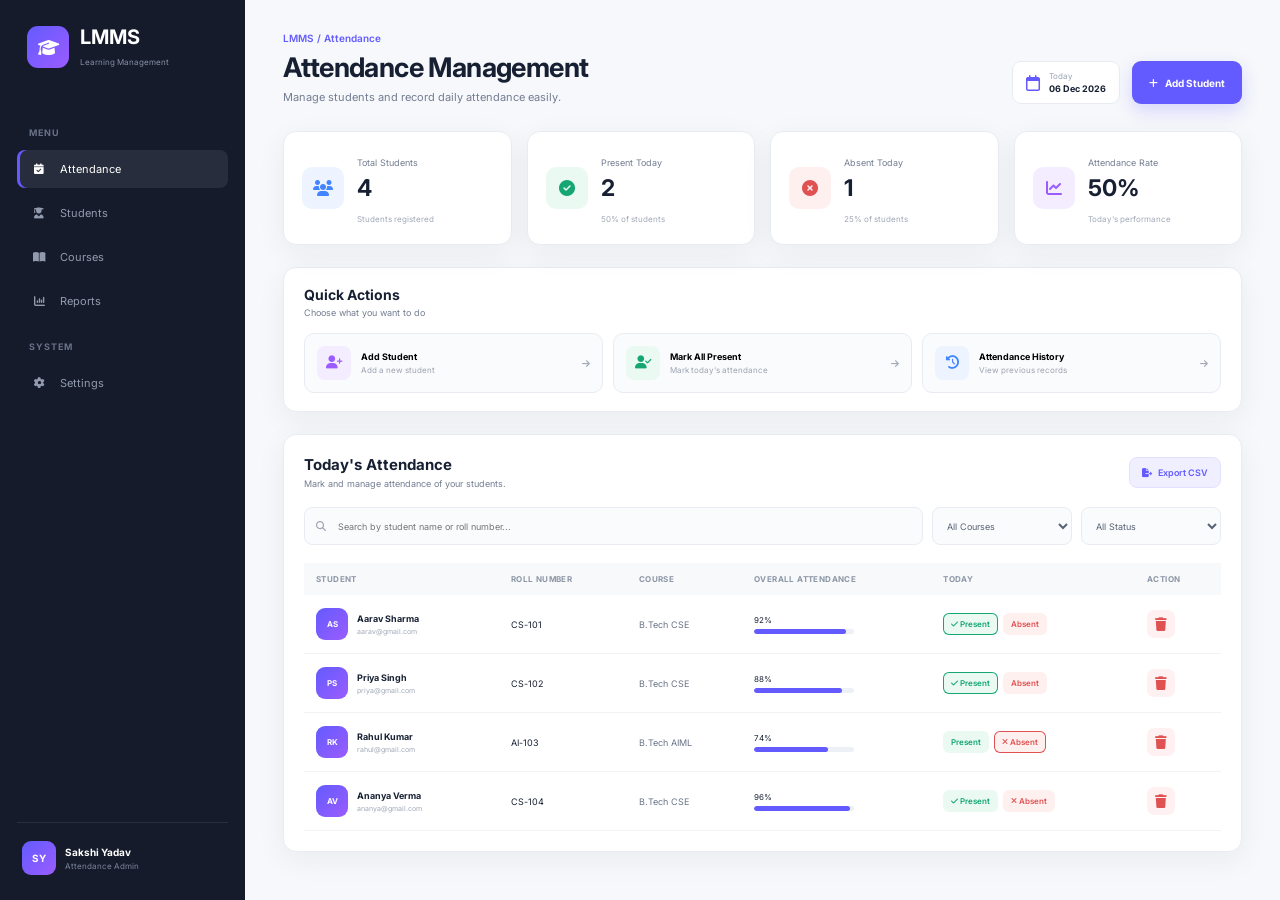
==== index.html @ e64cade5 "Add files via upload" ====
<!DOCTYPE html>
<html lang="en">
<head>
    <meta charset="UTF-8">
    <meta name="viewport" content="width=device-width, initial-scale=1.0">

    <title>LMMS - Attendance Management</title>

    <link rel="preconnect" href="https://fonts.googleapis.com">
    <link rel="preconnect" href="https://fonts.gstatic.com" crossorigin>

    <link href="https://fonts.googleapis.com/css2?family=Inter:wght@400;500;600;700;800&display=swap" rel="stylesheet">

    <link rel="stylesheet"
          href="https://cdnjs.cloudflare.com/ajax/libs/font-awesome/6.5.2/css/all.min.css">

    <link rel="stylesheet" href="style.css">
</head>

<body>

<div class="layout">

    <!-- SIDEBAR -->

    <aside class="sidebar">

        <div class="logo">
            <div class="logo-icon">
                <i class="fa-solid fa-graduation-cap"></i>
            </div>

            <div>
                <h2>LMMS</h2>
                <span>Learning Management</span>
            </div>
        </div>

        <div class="menu-heading">MENU</div>

        <a href="#" class="nav active">
            <i class="fa-solid fa-calendar-check"></i>
            Attendance
        </a>

        <a href="#" class="nav">
            <i class="fa-solid fa-user-graduate"></i>
            Students
        </a>

        <a href="#" class="nav">
            <i class="fa-solid fa-book-open"></i>
            Courses
        </a>

        <a href="#" class="nav">
            <i class="fa-solid fa-chart-column"></i>
            Reports
        </a>

        <div class="menu-heading">SYSTEM</div>

        <a href="#" class="nav">
            <i class="fa-solid fa-gear"></i>
            Settings
        </a>

        <div class="sidebar-bottom">

            <div class="profile">
                <div class="profile-avatar">SY</div>

                <div>
                    <strong>Sakshi Yadav</strong>
                    <span>Attendance Admin</span>
                </div>
            </div>

        </div>

    </aside>


    <!-- MAIN -->

    <main class="main">

        <!-- HEADER -->

        <header class="header">

            <div>
                <p class="breadcrumb">
                    LMMS / Attendance
                </p>

                <h1>Attendance Management</h1>

                <p class="subtitle">
                    Manage students and record daily attendance easily.
                </p>
            </div>

            <div class="header-right">

                <div class="date-display">
                    <i class="fa-regular fa-calendar"></i>

                    <div>
                        <span>Today</span>
                        <strong id="currentDate"></strong>
                    </div>
                </div>

                <button class="add-btn" id="openAddStudent">
                    <i class="fa-solid fa-plus"></i>
                    Add Student
                </button>

            </div>

        </header>


        <!-- SUMMARY -->

        <section class="summary">

            <div class="summary-card">

                <div class="summary-icon blue">
                    <i class="fa-solid fa-users"></i>
                </div>

                <div>
                    <span>Total Students</span>
                    <h2 id="totalStudents">0</h2>
                    <small>Students registered</small>
                </div>

            </div>


            <div class="summary-card">

                <div class="summary-icon green">
                    <i class="fa-solid fa-circle-check"></i>
                </div>

                <div>
                    <span>Present Today</span>
                    <h2 id="presentStudents">0</h2>
                    <small id="presentPercent">0% of students</small>
                </div>

            </div>


            <div class="summary-card">

                <div class="summary-icon red">
                    <i class="fa-solid fa-circle-xmark"></i>
                </div>

                <div>
                    <span>Absent Today</span>
                    <h2 id="absentStudents">0</h2>
                    <small id="absentPercent">0% of students</small>
                </div>

            </div>


            <div class="summary-card">

                <div class="summary-icon purple">
                    <i class="fa-solid fa-chart-line"></i>
                </div>

                <div>
                    <span>Attendance Rate</span>
                    <h2 id="attendanceRate">0%</h2>
                    <small>Today's performance</small>
                </div>

            </div>

        </section>


        <!-- QUICK ACTIONS -->

        <section class="quick-section">

            <div>
                <h2>Quick Actions</h2>
                <p>Choose what you want to do</p>
            </div>

            <div class="quick-actions">

                <button class="quick-card" id="quickAdd">

                    <div class="quick-icon purple">
                        <i class="fa-solid fa-user-plus"></i>
                    </div>

                    <div>
                        <strong>Add Student</strong>
                        <span>Add a new student</span>
                    </div>

                    <i class="fa-solid fa-arrow-right"></i>

                </button>


                <button class="quick-card" id="markAllPresent">

                    <div class="quick-icon green">
                        <i class="fa-solid fa-user-check"></i>
                    </div>

                    <div>
                        <strong>Mark All Present</strong>
                        <span>Mark today's attendance</span>
                    </div>

                    <i class="fa-solid fa-arrow-right"></i>

                </button>


                <button class="quick-card" id="viewHistory">

                    <div class="quick-icon blue">
                        <i class="fa-solid fa-clock-rotate-left"></i>
                    </div>

                    <div>
                        <strong>Attendance History</strong>
                        <span>View previous records</span>
                    </div>

                    <i class="fa-solid fa-arrow-right"></i>

                </button>

            </div>

        </section>


        <!-- STUDENT ATTENDANCE -->

        <section class="attendance-section">

            <div class="section-header">

                <div>
                    <h2>Today's Attendance</h2>
                    <p>Mark and manage attendance of your students.</p>
                </div>

                <button class="export-btn" id="exportBtn">
                    <i class="fa-solid fa-file-export"></i>
                    Export CSV
                </button>

            </div>


            <!-- SEARCH -->

            <div class="tools">

                <div class="search">

                    <i class="fa-solid fa-magnifying-glass"></i>

                    <input
                        type="text"
                        id="search"
                        placeholder="Search by student name or roll number..."
                    >

                </div>

                <select id="courseFilter">

                    <option value="all">All Courses</option>
                    <option value="B.Tech CSE">B.Tech CSE</option>
                    <option value="B.Tech AIML">B.Tech AIML</option>
                    <option value="B.Tech IT">B.Tech IT</option>

                </select>

                <select id="statusFilter">

                    <option value="all">All Status</option>
                    <option value="present">Present</option>
                    <option value="absent">Absent</option>
                    <option value="pending">Not Marked</option>

                </select>

            </div>


            <!-- TABLE -->

            <div class="table-container">

                <table>

                    <thead>

                        <tr>
                            <th>STUDENT</th>
                            <th>ROLL NUMBER</th>
                            <th>COURSE</th>
                            <th>OVERALL ATTENDANCE</th>
                            <th>TODAY</th>
                            <th>ACTION</th>
                        </tr>

                    </thead>

                    <tbody id="studentTable">

                    </tbody>

                </table>


                <div class="empty" id="emptyState">

                    <div>
                        <i class="fa-solid fa-user-group"></i>
                    </div>

                    <h3>No students found</h3>

                    <p>Add a student to start managing attendance.</p>

                    <button id="emptyAdd">
                        <i class="fa-solid fa-plus"></i>
                        Add Student
                    </button>

                </div>

            </div>

        </section>

    </main>

</div>


<!-- ADD STUDENT MODAL -->

<div class="modal" id="studentModal">

    <div class="modal-box">

        <button class="close" id="closeModal">
            <i class="fa-solid fa-xmark"></i>
        </button>

        <div class="modal-header">

            <div class="modal-icon">
                <i class="fa-solid fa-user-plus"></i>
            </div>

            <div>
                <h2>Add New Student</h2>
                <p>Enter student details below.</p>
            </div>

        </div>


        <form id="studentForm">

            <div class="form-row">

                <div class="field">

                    <label>Student Name</label>

                    <input
                        type="text"
                        id="studentName"
                        placeholder="e.g. Rahul Kumar"
                        required
                    >

                </div>


                <div class="field">

                    <label>Roll Number</label>

                    <input
                        type="text"
                        id="rollNumber"
                        placeholder="e.g. CS-109"
                        required
                    >

                </div>

            </div>


            <div class="field">

                <label>Course</label>

                <select id="course" required>

                    <option value="">Select Course</option>
                    <option value="B.Tech CSE">B.Tech CSE</option>
                    <option value="B.Tech AIML">B.Tech AIML</option>
                    <option value="B.Tech IT">B.Tech IT</option>

                </select>

            </div>


            <div class="form-row">

                <div class="field">

                    <label>Email</label>

                    <input
                        type="email"
                        id="email"
                        placeholder="student@email.com"
                        required
                    >

                </div>


                <div class="field">

                    <label>Phone</label>

                    <input
                        type="tel"
                        id="phone"
                        placeholder="9876543210"
                        required
                    >

                </div>

            </div>


            <div class="form-buttons">

                <button type="button" class="cancel" id="cancelBtn">
                    Cancel
                </button>

                <button type="submit" class="save">
                    <i class="fa-solid fa-user-plus"></i>
                    Add Student
                </button>

            </div>

        </form>

    </div>

</div>


<!-- HISTORY MODAL -->

<div class="modal" id="historyModal">

    <div class="modal-box history-box">

        <button class="close" id="closeHistory">
            <i class="fa-solid fa-xmark"></i>
        </button>

        <div class="modal-header">

            <div class="modal-icon blue">
                <i class="fa-solid fa-clock-rotate-left"></i>
            </div>

            <div>
                <h2>Attendance History</h2>
                <p>Previous attendance records.</p>
            </div>

        </div>

        <div class="history-list">

            <div class="history-item">
                <span>28 Sep 2026</span>
                <strong>85% Attendance</strong>
            </div>

            <div class="history-item">
                <span>27 Sep 2026</span>
                <strong>88% Attendance</strong>
            </div>

            <div class="history-item">
                <span>26 Sep 2026</span>
                <strong>82% Attendance</strong>
            </div>

            <div class="history-item">
                <span>25 Sep 2026</span>
                <strong>91% Attendance</strong>
            </div>

        </div>

    </div>

</div>


<!-- TOAST -->

<div class="toast" id="toast">

    <i class="fa-solid fa-circle-check"></i>

    <span>Success</span>

</div>


<script src="script.js"></script>

</body>
</html>
---- style.css ----
* {
    margin: 0;
    padding: 0;
    box-sizing: border-box;
}

:root {
    --primary: #635bff;
    --primary-light: #f0efff;

    --green: #16a673;
    --green-light: #eafaf3;

    --red: #e05252;
    --red-light: #fff0f0;

    --blue: #4385ff;
    --blue-light: #edf4ff;

    --purple: #9b5cff;
    --purple-light: #f4edff;

    --dark: #172033;
    --gray: #737d91;

    --border: #e8ecf2;
    --background: #f6f8fb;

    --shadow: 0 8px 30px rgba(30, 41, 59, 0.06);
}

body {
    font-family: "Inter", sans-serif;
    background: var(--background);
    color: var(--dark);
}

button,
input,
select {
    font-family: inherit;
}

button {
    cursor: pointer;
}

.layout {
    display: flex;
    min-height: 100vh;
}


/* SIDEBAR */

.sidebar {
    width: 245px;
    background: #151b2b;
    color: white;
    padding: 25px 17px;
    position: fixed;
    left: 0;
    top: 0;
    bottom: 0;
    display: flex;
    flex-direction: column;
}

.logo {
    display: flex;
    align-items: center;
    gap: 11px;
    padding: 0 10px;
    margin-bottom: 40px;
}

.logo-icon {
    width: 42px;
    height: 42px;
    border-radius: 11px;
    display: grid;
    place-items: center;
    background: linear-gradient(
        135deg,
        #635bff,
        #9b5cff
    );
    font-size: 17px;
}

.logo h2 {
    font-size: 20px;
}

.logo span {
    color: #8791a6;
    font-size: 8px;
}

.menu-heading {
    color: #687288;
    font-size: 9px;
    font-weight: 700;
    letter-spacing: 1px;
    margin: 18px 12px 9px;
}

.nav {
    text-decoration: none;
    color: #929bad;
    padding: 12px 13px;
    margin: 3px 0;
    border-radius: 8px;
    display: flex;
    align-items: center;
    gap: 12px;
    font-size: 11px;
    transition: .2s;
}

.nav i {
    width: 18px;
    text-align: center;
}

.nav:hover,
.nav.active {
    background: rgba(255,255,255,.08);
    color: white;
}

.nav.active {
    box-shadow: inset 3px 0 var(--primary);
}

.sidebar-bottom {
    margin-top: auto;
}

.profile {
    border-top: 1px solid #272e40;
    padding: 18px 5px 0;
    display: flex;
    align-items: center;
    gap: 9px;
}

.profile-avatar {
    width: 34px;
    height: 34px;
    border-radius: 9px;
    display: grid;
    place-items: center;
    background: linear-gradient(135deg,#635bff,#9b5cff);
    font-size: 10px;
    font-weight: 700;
}

.profile strong {
    display: block;
    font-size: 10px;
}

.profile span {
    display: block;
    color: #7d879b;
    font-size: 8px;
    margin-top: 3px;
}


/* MAIN */

.main {
    margin-left: 245px;
    width: calc(100% - 245px);
    padding: 32px 38px;
}

.header {
    display: flex;
    justify-content: space-between;
    align-items: flex-end;
    margin-bottom: 27px;
}

.breadcrumb {
    color: var(--primary);
    font-size: 10px;
    font-weight: 600;
    margin-bottom: 7px;
}

.header h1 {
    font-size: 27px;
    letter-spacing: -.6px;
}

.subtitle {
    color: var(--gray);
    font-size: 11px;
    margin-top: 6px;
}

.header-right {
    display: flex;
    align-items: center;
    gap: 12px;
}

.date-display {
    height: 43px;
    background: white;
    border: 1px solid var(--border);
    border-radius: 9px;
    padding: 0 13px;
    display: flex;
    align-items: center;
    gap: 9px;
}

.date-display > i {
    color: var(--primary);
}

.date-display span {
    display: block;
    color: #9ba3b2;
    font-size: 8px;
}

.date-display strong {
    display: block;
    font-size: 9px;
    margin-top: 2px;
}

.add-btn {
    height: 43px;
    padding: 0 17px;
    border: 0;
    border-radius: 9px;
    background: var(--primary);
    color: white;
    font-size: 10px;
    font-weight: 700;
    box-shadow: 0 7px 18px rgba(99,91,255,.22);
}

.add-btn i {
    margin-right: 5px;
}


/* SUMMARY */

.summary {
    display: grid;
    grid-template-columns: repeat(4, 1fr);
    gap: 15px;
    margin-bottom: 22px;
}

.summary-card {
    background: white;
    border: 1px solid var(--border);
    border-radius: 13px;
    padding: 18px;
    display: flex;
    gap: 13px;
    align-items: center;
    box-shadow: var(--shadow);
}

.summary-icon {
    width: 42px;
    height: 42px;
    flex-shrink: 0;
    display: grid;
    place-items: center;
    border-radius: 10px;
}

.summary-icon.blue {
    color: var(--blue);
    background: var(--blue-light);
}

.summary-icon.green {
    color: var(--green);
    background: var(--green-light);
}

.summary-icon.red {
    color: var(--red);
    background: var(--red-light);
}

.summary-icon.purple {
    color: var(--purple);
    background: var(--purple-light);
}

.summary-card span {
    color: var(--gray);
    font-size: 9px;
}

.summary-card h2 {
    font-size: 23px;
    margin: 4px 0;
}

.summary-card small {
    color: #a0a8b7;
    font-size: 8px;
}


/* QUICK ACTIONS */

.quick-section {
    background: white;
    border: 1px solid var(--border);
    border-radius: 13px;
    padding: 18px 20px;
    margin-bottom: 22px;
    box-shadow: var(--shadow);
}

.quick-section h2 {
    font-size: 14px;
}

.quick-section > div:first-child p {
    color: var(--gray);
    font-size: 9px;
    margin-top: 4px;
}

.quick-actions {
    display: grid;
    grid-template-columns: repeat(3, 1fr);
    gap: 10px;
    margin-top: 15px;
}

.quick-card {
    border: 1px solid var(--border);
    background: #fafbfc;
    border-radius: 10px;
    padding: 12px;
    display: flex;
    align-items: center;
    gap: 10px;
    text-align: left;
    transition: .2s;
}

.quick-card:hover {
    border-color: #cfcaff;
    background: #faf9ff;
    transform: translateY(-2px);
}

.quick-card > i {
    margin-left: auto;
    color: #a1a8b6;
    font-size: 9px;
}

.quick-icon {
    width: 34px;
    height: 34px;
    border-radius: 8px;
    display: grid;
    place-items: center;
    flex-shrink: 0;
}

.quick-icon.purple {
    color: var(--purple);
    background: var(--purple-light);
}

.quick-icon.green {
    color: var(--green);
    background: var(--green-light);
}

.quick-icon.blue {
    color: var(--blue);
    background: var(--blue-light);
}

.quick-card strong {
    display: block;
    font-size: 9px;
}

.quick-card span {
    display: block;
    color: #9aa2b1;
    font-size: 8px;
    margin-top: 3px;
}


/* ATTENDANCE */

.attendance-section {
    background: white;
    border: 1px solid var(--border);
    border-radius: 13px;
    padding: 20px;
    box-shadow: var(--shadow);
}

.section-header {
    display: flex;
    justify-content: space-between;
    align-items: center;
}

.section-header h2 {
    font-size: 15px;
}

.section-header p {
    color: var(--gray);
    font-size: 9px;
    margin-top: 4px;
}

.export-btn {
    border: 1px solid #e3e0ff;
    color: var(--primary);
    background: var(--primary-light);
    padding: 9px 12px;
    border-radius: 8px;
    font-size: 9px;
    font-weight: 600;
}

.export-btn i {
    margin-right: 4px;
}

.tools {
    display: flex;
    gap: 9px;
    margin: 18px 0;
}

.search {
    flex: 1;
    position: relative;
}

.search i {
    position: absolute;
    left: 12px;
    top: 50%;
    transform: translateY(-50%);
    color: #9da5b4;
    font-size: 10px;
}

.search input,
.tools select {
    width: 100%;
    height: 38px;
    border: 1px solid var(--border);
    background: #fafbfc;
    border-radius: 8px;
    outline: none;
    font-size: 9px;
    color: #596376;
}

.search input {
    padding: 0 12px 0 33px;
}

.tools select {
    width: 140px;
    padding: 0 10px;
}

.search input:focus,
.tools select:focus {
    border-color: var(--primary);
    background: white;
}


/* TABLE */

.table-container {
    overflow-x: auto;
}

table {
    width: 100%;
    min-width: 800px;
    border-collapse: collapse;
}

thead {
    background: #f8f9fb;
}

th {
    text-align: left;
    padding: 11px 12px;
    color: #8d96a6;
    font-size: 8px;
    letter-spacing: .4px;
}

td {
    padding: 13px 12px;
    border-bottom: 1px solid #f0f2f5;
    font-size: 9px;
}

.student {
    display: flex;
    align-items: center;
    gap: 9px;
}

.student-avatar {
    width: 32px;
    height: 32px;
    display: grid;
    place-items: center;
    border-radius: 9px;
    background: linear-gradient(135deg,#635bff,#9b5cff);
    color: white;
    font-size: 8px;
    font-weight: 700;
}

.student strong {
    display: block;
    font-size: 9px;
}

.student span {
    display: block;
    color: #a0a8b7;
    font-size: 7px;
    margin-top: 3px;
}

.course {
    color: #697386;
}

.attendance-number {
    display: flex;
    justify-content: space-between;
    width: 100px;
    margin-bottom: 4px;
    font-size: 8px;
}

.progress {
    width: 100px;
    height: 5px;
    background: #edf0f4;
    border-radius: 10px;
    overflow: hidden;
}

.progress span {
    display: block;
    height: 100%;
    border-radius: 10px;
    background: var(--primary);
}

.status-buttons {
    display: flex;
    gap: 5px;
}

.status-btn {
    border: 0;
    padding: 6px 8px;
    border-radius: 6px;
    font-size: 8px;
    font-weight: 600;
}

.present {
    background: var(--green-light);
    color: var(--green);
}

.absent {
    background: var(--red-light);
    color: var(--red);
}

.status-btn.active {
    box-shadow: inset 0 0 0 1px currentColor;
}

.delete-btn {
    width: 28px;
    height: 28px;
    border: 0;
    border-radius: 7px;
    background: #fff1f1;
    color: var(--red);
}

.delete-btn:hover {
    background: var(--red);
    color: white;
}


/* EMPTY */

.empty {
    display: none;
    text-align: center;
    padding: 55px 20px;
}

.empty.show {
    display: block;
}

.empty > div {
    width: 55px;
    height: 55px;
    border-radius: 50%;
    margin: auto;
    display: grid;
    place-items: center;
    background: var(--primary-light);
    color: var(--primary);
}

.empty h3 {
    font-size: 13px;
    margin-top: 12px;
}

.empty p {
    color: var(--gray);
    font-size: 9px;
    margin: 5px 0 13px;
}

.empty button {
    border: 0;
    background: var(--primary);
    color: white;
    padding: 9px 14px;
    border-radius: 7px;
    font-size: 9px;
}


/* MODAL */

.modal {
    position: fixed;
    inset: 0;
    background: rgba(17,24,39,.55);
    backdrop-filter: blur(4px);
    display: none;
    place-items: center;
    z-index: 1000;
    padding: 20px;
}

.modal.show {
    display: grid;
}

.modal-box {
    width: 500px;
    max-width: 100%;
    background: white;
    border-radius: 15px;
    padding: 25px;
    position: relative;
    box-shadow: 0 20px 60px rgba(0,0,0,.18);
    animation: modal .2s ease;
}

@keyframes modal {

    from {
        opacity: 0;
        transform: translateY(10px) scale(.98);
    }

    to {
        opacity: 1;
        transform: translateY(0) scale(1);
    }
}

.close {
    position: absolute;
    right: 17px;
    top: 17px;
    width: 30px;
    height: 30px;
    border: 0;
    border-radius: 7px;
    background: #f3f4f7;
    color: #687386;
}

.modal-header {
    display: flex;
    align-items: center;
    gap: 12px;
    margin-bottom: 22px;
}

.modal-icon {
    width: 43px;
    height: 43px;
    display: grid;
    place-items: center;
    border-radius: 10px;
    background: var(--primary-light);
    color: var(--primary);
}

.modal-header h2 {
    font-size: 17px;
}

.modal-header p {
    color: var(--gray);
    font-size: 9px;
    margin-top: 4px;
}

.form-row {
    display: grid;
    grid-template-columns: 1fr 1fr;
    gap: 12px;
}

.field {
    margin-bottom: 14px;
}

.field label {
    display: block;
    font-size: 9px;
    font-weight: 600;
    color: #4e586b;
    margin-bottom: 6px;
}

.field input,
.field select {
    width: 100%;
    height: 39px;
    border: 1px solid var(--border);
    border-radius: 8px;
    padding: 0 11px;
    outline: none;
    font-size: 9px;
    color: #4c5668;
}

.field input:focus,
.field select:focus {
    border-color: var(--primary);
}

.form-buttons {
    display: flex;
    justify-content: flex-end;
    gap: 8px;
    margin-top: 10px;
}

.form-buttons button {
    height: 38px;
    padding: 0 15px;
    border-radius: 8px;
    font-size: 9px;
    font-weight: 600;
}

.cancel {
    border: 1px solid var(--border);
    background: white;
    color: #697386;
}

.save {
    border: 0;
    background: var(--primary);
    color: white;
}

.history-list {
    display: flex;
    flex-direction: column;
    gap: 8px;
}

.history-item {
    display: flex;
    justify-content: space-between;
    align-items: center;
    padding: 13px;
    background: #f8f9fb;
    border-radius: 8px;
    font-size: 9px;
}

.history-item span {
    color: var(--gray);
}

.history-item strong {
    color: var(--green);
}


/* TOAST */

.toast {
    position: fixed;
    right: 25px;
    bottom: 25px;
    background: #172033;
    color: white;
    padding: 12px 17px;
    border-radius: 9px;
    font-size: 9px;
    display: flex;
    align-items: center;
    gap: 8px;
    transform: translateY(80px);
    opacity: 0;
    transition: .3s;
    z-index: 2000;
}

.toast.show {
    transform: translateY(0);
    opacity: 1;
}

.toast i {
    color: #22c78a;
}


/* RESPONSIVE */

@media(max-width: 1100px) {

    .summary {
        grid-template-columns: repeat(2, 1fr);
    }

    .quick-actions {
        grid-template-columns: 1fr;
    }
}

@media(max-width: 800px) {

    .sidebar {
        display: none;
    }

    .main {
        margin-left: 0;
        width: 100%;
        padding: 20px;
    }

    .header {
        flex-direction: column;
        align-items: flex-start;
        gap: 15px;
    }

    .header-right {
        width: 100%;
    }

    .date-display,
    .add-btn {
        flex: 1;
    }
}

@media(max-width: 550px) {

    .main {
        padding: 13px;
    }

    .summary {
        grid-template-columns: 1fr;
    }

    .tools {
        flex-direction: column;
    }

    .tools select {
        width: 100%;
    }

    .form-row {
        grid-template-columns: 1fr;
        gap: 0;
    }

    .section-header {
        align-items: flex-start;
        gap: 10px;
    }

    .header-right {
        flex-direction: column;
    }

    .date-display,
    .add-btn {
        width: 100%;
    }
}
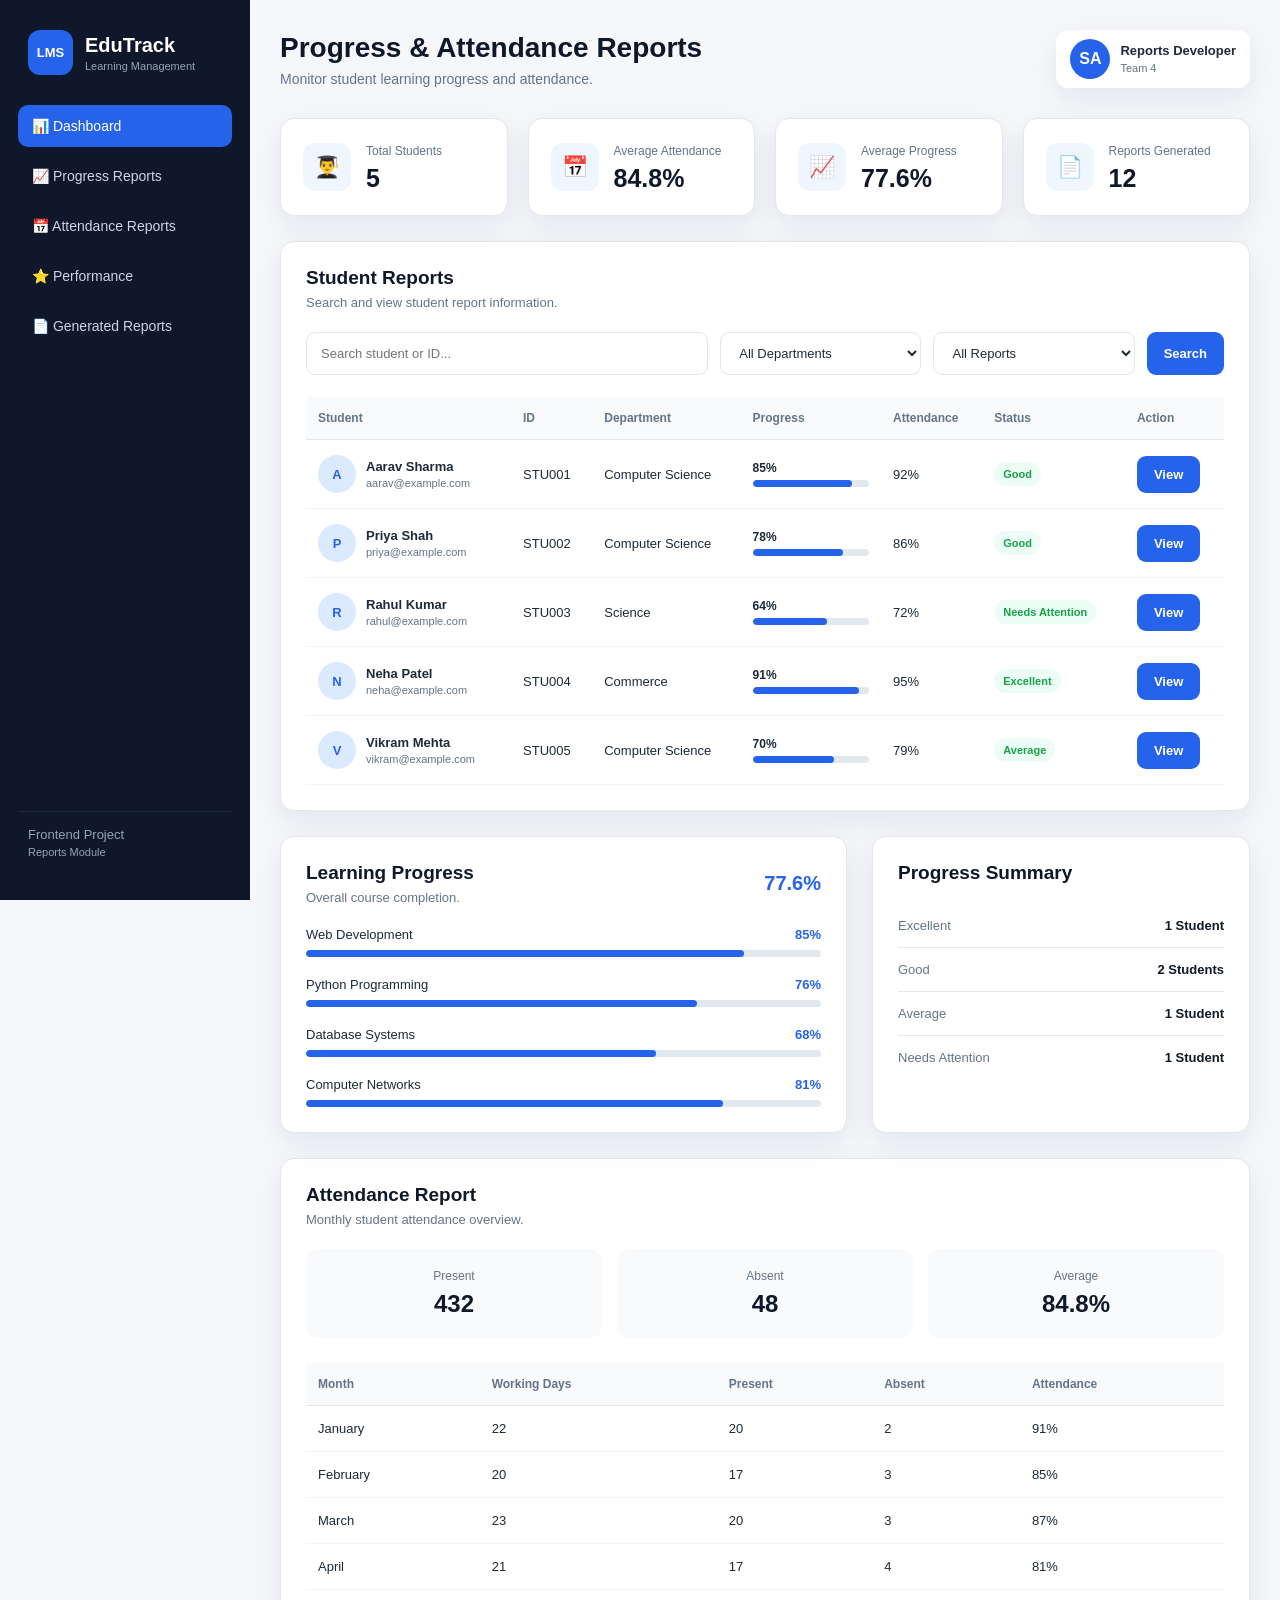
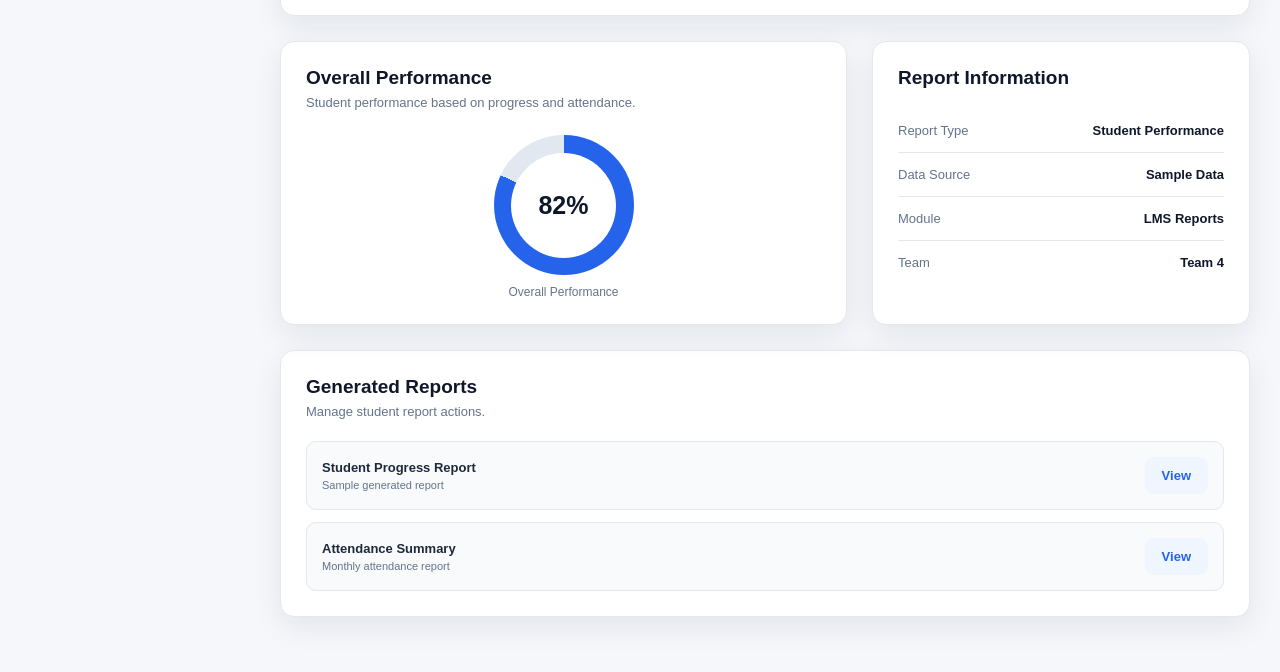
==== commit f1226c72: "Add files via upload" ====
--- a/index.html
+++ b/index.html
@@ -1,554 +1,770 @@
 <!DOCTYPE html>
 <html lang="en">
+
 <head>
     <meta charset="UTF-8">
-    <meta name="viewport" content="width=device-width, initial-scale=1.0">
-
-    <title>LMMS - Attendance Management</title>
-
-    <link rel="preconnect" href="https://fonts.googleapis.com">
-    <link rel="preconnect" href="https://fonts.gstatic.com" crossorigin>
-
-    <link href="https://fonts.googleapis.com/css2?family=Inter:wght@400;500;600;700;800&display=swap" rel="stylesheet">
-
-    <link rel="stylesheet"
-          href="https://cdnjs.cloudflare.com/ajax/libs/font-awesome/6.5.2/css/all.min.css">
-
-    <link rel="stylesheet" href="style.css">
+
+    <meta
+        name="viewport"
+        content="width=device-width, initial-scale=1.0"
+    >
+
+    <title>Progress & Attendance Reports</title>
+
+    <link
+        rel="stylesheet"
+        href="style.css"
+    >
 </head>
 
 <body>
 
-<div class="layout">
-
-    <!-- SIDEBAR -->
+    <!-- =========================
+         SIDEBAR
+    ========================== -->
 
     <aside class="sidebar">
 
         <div class="logo">
-            <div class="logo-icon">
-                <i class="fa-solid fa-graduation-cap"></i>
-            </div>
+            <div class="logo-icon">LMS</div>
 
             <div>
-                <h2>LMMS</h2>
+                <h2>EduTrack</h2>
                 <span>Learning Management</span>
             </div>
         </div>
 
-        <div class="menu-heading">MENU</div>
-
-        <a href="#" class="nav active">
-            <i class="fa-solid fa-calendar-check"></i>
-            Attendance
-        </a>
-
-        <a href="#" class="nav">
-            <i class="fa-solid fa-user-graduate"></i>
-            Students
-        </a>
-
-        <a href="#" class="nav">
-            <i class="fa-solid fa-book-open"></i>
-            Courses
-        </a>
-
-        <a href="#" class="nav">
-            <i class="fa-solid fa-chart-column"></i>
-            Reports
-        </a>
-
-        <div class="menu-heading">SYSTEM</div>
-
-        <a href="#" class="nav">
-            <i class="fa-solid fa-gear"></i>
-            Settings
-        </a>
-
-        <div class="sidebar-bottom">
+
+        <nav class="sidebar-nav">
+
+            <a href="#" class="nav-link active">
+                📊 Dashboard
+            </a>
+
+            <a href="#progress" class="nav-link">
+                📈 Progress Reports
+            </a>
+
+            <a href="#attendance" class="nav-link">
+                📅 Attendance Reports
+            </a>
+
+            <a href="#performance" class="nav-link">
+                ⭐ Performance
+            </a>
+
+            <a href="#reports" class="nav-link">
+                📄 Generated Reports
+            </a>
+
+        </nav>
+
+
+        <div class="sidebar-footer">
+            <p>Frontend Project</p>
+            <small>Reports Module</small>
+        </div>
+
+    </aside>
+
+
+    <!-- =========================
+         MAIN CONTENT
+    ========================== -->
+
+    <main class="main-content">
+
+        <!-- HEADER -->
+
+        <header class="top-header">
+
+            <div>
+                <h1>Progress & Attendance Reports</h1>
+
+                <p>
+                    Monitor student learning progress and attendance.
+                </p>
+            </div>
 
             <div class="profile">
-                <div class="profile-avatar">SY</div>
-
-                <div>
-                    <strong>Sakshi Yadav</strong>
-                    <span>Attendance Admin</span>
-                </div>
+                <div class="profile-avatar">
+                    SA
+                </div>
+
+                <div>
+                    <strong>Reports Developer</strong>
+                    <small>Team 4</small>
+                </div>
+            </div>
+
+        </header>
+
+
+        <!-- =========================
+             SUMMARY CARDS
+        ========================== -->
+
+        <section class="summary-grid">
+
+            <div class="summary-card">
+
+                <div class="card-icon">
+                    👨‍🎓
+                </div>
+
+                <div>
+                    <span>Total Students</span>
+                    <h2 id="totalStudents">5</h2>
+                </div>
+
+            </div>
+
+
+            <div class="summary-card">
+
+                <div class="card-icon">
+                    📅
+                </div>
+
+                <div>
+                    <span>Average Attendance</span>
+                    <h2 id="averageAttendance">84.8%</h2>
+                </div>
+
+            </div>
+
+
+            <div class="summary-card">
+
+                <div class="card-icon">
+                    📈
+                </div>
+
+                <div>
+                    <span>Average Progress</span>
+                    <h2 id="averageProgress">77.6%</h2>
+                </div>
+
+            </div>
+
+
+            <div class="summary-card">
+
+                <div class="card-icon">
+                    📄
+                </div>
+
+                <div>
+                    <span>Reports Generated</span>
+                    <h2 id="reportsGenerated">12</h2>
+                </div>
+
+            </div>
+
+        </section>
+
+
+        <!-- =========================
+             STUDENT REPORTS
+        ========================== -->
+
+        <section class="report-panel">
+
+            <div class="section-header">
+
+                <div>
+                    <h2>Student Reports</h2>
+
+                    <p>
+                        Search and view student report information.
+                    </p>
+                </div>
+
+            </div>
+
+
+            <!-- FILTERS -->
+
+            <div class="filters">
+
+                <input
+                    type="text"
+                    id="studentSearch"
+                    placeholder="Search student or ID..."
+                >
+
+
+                <select id="departmentFilter">
+
+                    <option value="all">
+                        All Departments
+                    </option>
+
+                    <option value="computer-science">
+                        Computer Science
+                    </option>
+
+                    <option value="science">
+                        Science
+                    </option>
+
+                    <option value="commerce">
+                        Commerce
+                    </option>
+
+                </select>
+
+
+                <select id="reportType">
+
+                    <option value="all">
+                        All Reports
+                    </option>
+
+                    <option value="progress">
+                        Progress Report
+                    </option>
+
+                    <option value="attendance">
+                        Attendance Report
+                    </option>
+
+                    <option value="performance">
+                        Performance Report
+                    </option>
+
+                </select>
+
+
+                <button
+                    id="searchBtn"
+                    class="primary-btn"
+                >
+                    Search
+                </button>
+
+            </div>
+
+
+            <!-- TABLE -->
+
+            <div class="table-wrapper">
+
+                <table>
+
+                    <thead>
+
+                        <tr>
+
+                            <th>Student</th>
+
+                            <th>ID</th>
+
+                            <th>Department</th>
+
+                            <th>Progress</th>
+
+                            <th>Attendance</th>
+
+                            <th>Status</th>
+
+                            <th>Action</th>
+
+                        </tr>
+
+                    </thead>
+
+
+                    <tbody id="studentTableBody">
+
+                        <!-- JavaScript will add students here -->
+
+                    </tbody>
+
+                </table>
+
+            </div>
+
+        </section>
+
+
+        <!-- =========================
+             PROGRESS REPORT
+        ========================== -->
+
+        <section
+            class="report-grid"
+            id="progress"
+        >
+
+            <div class="report-card">
+
+                <div class="section-header">
+
+                    <div>
+                        <h2>Learning Progress</h2>
+
+                        <p>
+                            Overall course completion.
+                        </p>
+                    </div>
+
+                    <span class="percentage">
+                        77.6%
+                    </span>
+
+                </div>
+
+
+                <div class="progress-item">
+
+                    <div class="progress-label">
+                        <span>Web Development</span>
+                        <strong>85%</strong>
+                    </div>
+
+                    <div class="progress-track">
+                        <div
+                            class="progress-fill"
+                            style="width:85%"
+                        ></div>
+                    </div>
+
+                </div>
+
+
+                <div class="progress-item">
+
+                    <div class="progress-label">
+                        <span>Python Programming</span>
+                        <strong>76%</strong>
+                    </div>
+
+                    <div class="progress-track">
+                        <div
+                            class="progress-fill"
+                            style="width:76%"
+                        ></div>
+                    </div>
+
+                </div>
+
+
+                <div class="progress-item">
+
+                    <div class="progress-label">
+                        <span>Database Systems</span>
+                        <strong>68%</strong>
+                    </div>
+
+                    <div class="progress-track">
+                        <div
+                            class="progress-fill"
+                            style="width:68%"
+                        ></div>
+                    </div>
+
+                </div>
+
+
+                <div class="progress-item">
+
+                    <div class="progress-label">
+                        <span>Computer Networks</span>
+                        <strong>81%</strong>
+                    </div>
+
+                    <div class="progress-track">
+                        <div
+                            class="progress-fill"
+                            style="width:81%"
+                        ></div>
+                    </div>
+
+                </div>
+
+            </div>
+
+
+            <!-- QUICK SUMMARY -->
+
+            <div class="report-card">
+
+                <h2>Progress Summary</h2>
+
+                <div class="stat-list">
+
+                    <div class="stat-row">
+                        <span>Excellent</span>
+                        <strong>1 Student</strong>
+                    </div>
+
+                    <div class="stat-row">
+                        <span>Good</span>
+                        <strong>2 Students</strong>
+                    </div>
+
+                    <div class="stat-row">
+                        <span>Average</span>
+                        <strong>1 Student</strong>
+                    </div>
+
+                    <div class="stat-row">
+                        <span>Needs Attention</span>
+                        <strong>1 Student</strong>
+                    </div>
+
+                </div>
+
+            </div>
+
+        </section>
+
+
+        <!-- =========================
+             ATTENDANCE REPORT
+        ========================== -->
+
+        <section
+            class="report-panel"
+            id="attendance"
+        >
+
+            <div class="section-header">
+
+                <div>
+                    <h2>Attendance Report</h2>
+
+                    <p>
+                        Monthly student attendance overview.
+                    </p>
+                </div>
+
+            </div>
+
+
+            <div class="attendance-grid">
+
+                <div class="attendance-box">
+
+                    <span>Present</span>
+                    <strong>432</strong>
+
+                </div>
+
+
+                <div class="attendance-box">
+
+                    <span>Absent</span>
+                    <strong>48</strong>
+
+                </div>
+
+
+                <div class="attendance-box">
+
+                    <span>Average</span>
+                    <strong>84.8%</strong>
+
+                </div>
+
+            </div>
+
+
+            <div class="table-wrapper">
+
+                <table>
+
+                    <thead>
+
+                        <tr>
+
+                            <th>Month</th>
+                            <th>Working Days</th>
+                            <th>Present</th>
+                            <th>Absent</th>
+                            <th>Attendance</th>
+
+                        </tr>
+
+                    </thead>
+
+
+                    <tbody>
+
+                        <tr>
+                            <td>January</td>
+                            <td>22</td>
+                            <td>20</td>
+                            <td>2</td>
+                            <td>91%</td>
+                        </tr>
+
+                        <tr>
+                            <td>February</td>
+                            <td>20</td>
+                            <td>17</td>
+                            <td>3</td>
+                            <td>85%</td>
+                        </tr>
+
+                        <tr>
+                            <td>March</td>
+                            <td>23</td>
+                            <td>20</td>
+                            <td>3</td>
+                            <td>87%</td>
+                        </tr>
+
+                        <tr>
+                            <td>April</td>
+                            <td>21</td>
+                            <td>17</td>
+                            <td>4</td>
+                            <td>81%</td>
+                        </tr>
+
+                    </tbody>
+
+                </table>
+
+            </div>
+
+        </section>
+
+
+        <!-- =========================
+             PERFORMANCE
+        ========================== -->
+
+        <section
+            class="report-grid"
+            id="performance"
+        >
+
+            <div class="report-card">
+
+                <h2>Overall Performance</h2>
+
+                <p>
+                    Student performance based on progress
+                    and attendance.
+                </p>
+
+
+                <div class="performance-score">
+                    82%
+                </div>
+
+
+                <span class="performance-label">
+                    Overall Performance
+                </span>
+
+            </div>
+
+
+            <div class="report-card">
+
+                <h2>Report Information</h2>
+
+                <div class="stat-list">
+
+                    <div class="stat-row">
+                        <span>Report Type</span>
+                        <strong>Student Performance</strong>
+                    </div>
+
+                    <div class="stat-row">
+                        <span>Data Source</span>
+                        <strong>Sample Data</strong>
+                    </div>
+
+                    <div class="stat-row">
+                        <span>Module</span>
+                        <strong>LMS Reports</strong>
+                    </div>
+
+                    <div class="stat-row">
+                        <span>Team</span>
+                        <strong>Team 4</strong>
+                    </div>
+
+                </div>
+
+            </div>
+
+        </section>
+
+
+        <!-- =========================
+             GENERATED REPORTS
+        ========================== -->
+
+        <section
+            class="report-panel"
+            id="reports"
+        >
+
+            <div class="section-header">
+
+                <div>
+                    <h2>Generated Reports</h2>
+
+                    <p>
+                        Manage student report actions.
+                    </p>
+                </div>
+
+            </div>
+
+
+            <div class="generated-list">
+
+                <div class="generated-item">
+
+                    <div>
+                        <strong>
+                            Student Progress Report
+                        </strong>
+
+                        <small>
+                            Sample generated report
+                        </small>
+                    </div>
+
+                    <button class="secondary-btn">
+                        View
+                    </button>
+
+                </div>
+
+
+                <div class="generated-item">
+
+                    <div>
+                        <strong>
+                            Attendance Summary
+                        </strong>
+
+                        <small>
+                            Monthly attendance report
+                        </small>
+                    </div>
+
+                    <button class="secondary-btn">
+                        View
+                    </button>
+
+                </div>
+
+            </div>
+
+        </section>
+
+    </main>
+
+
+    <!-- =========================
+         STUDENT MODAL
+    ========================== -->
+
+    <div
+        class="modal"
+        id="studentModal"
+        aria-hidden="true"
+    >
+
+        <div class="modal-content">
+
+            <button
+                class="modal-close"
+                id="modalClose"
+            >
+                ×
+            </button>
+
+
+            <div class="modal-header">
+
+                <div class="modal-avatar">
+                    SA
+                </div>
+
+                <div>
+
+                    <span>Student Report</span>
+
+                    <h2 id="modalStudentName">
+                        Student Name
+                    </h2>
+
+                </div>
+
+            </div>
+
+
+            <div class="modal-details">
+
+                <div class="modal-detail">
+                    <span>Student ID</span>
+                    <strong id="modalStudentId">
+                        STU001
+                    </strong>
+                </div>
+
+
+                <div class="modal-detail">
+                    <span>Department</span>
+                    <strong id="modalDepartment">
+                        Computer Science
+                    </strong>
+                </div>
+
+
+                <div class="modal-detail">
+                    <span>Progress</span>
+                    <strong id="modalProgress">
+                        85%
+                    </strong>
+                </div>
+
+
+                <div class="modal-detail">
+                    <span>Attendance</span>
+                    <strong id="modalAttendance">
+                        92%
+                    </strong>
+                </div>
+
+            </div>
+
+
+            <div class="modal-actions">
+
+                <button
+                    class="secondary-btn"
+                    id="modalPrintBtn"
+                >
+                    🖨️ Print
+                </button>
+
+                <button
+                    class="primary-btn"
+                    id="modalGenerateBtn"
+                >
+                    📄 Generate Report
+                </button>
+
             </div>
 
         </div>
 
-    </aside>
-
-
-    <!-- MAIN -->
-
-    <main class="main">
-
-        <!-- HEADER -->
-
-        <header class="header">
-
-            <div>
-                <p class="breadcrumb">
-                    LMMS / Attendance
-                </p>
-
-                <h1>Attendance Management</h1>
-
-                <p class="subtitle">
-                    Manage students and record daily attendance easily.
-                </p>
-            </div>
-
-            <div class="header-right">
-
-                <div class="date-display">
-                    <i class="fa-regular fa-calendar"></i>
-
-                    <div>
-                        <span>Today</span>
-                        <strong id="currentDate"></strong>
-                    </div>
-                </div>
-
-                <button class="add-btn" id="openAddStudent">
-                    <i class="fa-solid fa-plus"></i>
-                    Add Student
-                </button>
-
-            </div>
-
-        </header>
-
-
-        <!-- SUMMARY -->
-
-        <section class="summary">
-
-            <div class="summary-card">
-
-                <div class="summary-icon blue">
-                    <i class="fa-solid fa-users"></i>
-                </div>
-
-                <div>
-                    <span>Total Students</span>
-                    <h2 id="totalStudents">0</h2>
-                    <small>Students registered</small>
-                </div>
-
-            </div>
-
-
-            <div class="summary-card">
-
-                <div class="summary-icon green">
-                    <i class="fa-solid fa-circle-check"></i>
-                </div>
-
-                <div>
-                    <span>Present Today</span>
-                    <h2 id="presentStudents">0</h2>
-                    <small id="presentPercent">0% of students</small>
-                </div>
-
-            </div>
-
-
-            <div class="summary-card">
-
-                <div class="summary-icon red">
-                    <i class="fa-solid fa-circle-xmark"></i>
-                </div>
-
-                <div>
-                    <span>Absent Today</span>
-                    <h2 id="absentStudents">0</h2>
-                    <small id="absentPercent">0% of students</small>
-                </div>
-
-            </div>
-
-
-            <div class="summary-card">
-
-                <div class="summary-icon purple">
-                    <i class="fa-solid fa-chart-line"></i>
-                </div>
-
-                <div>
-                    <span>Attendance Rate</span>
-                    <h2 id="attendanceRate">0%</h2>
-                    <small>Today's performance</small>
-                </div>
-
-            </div>
-
-        </section>
-
-
-        <!-- QUICK ACTIONS -->
-
-        <section class="quick-section">
-
-            <div>
-                <h2>Quick Actions</h2>
-                <p>Choose what you want to do</p>
-            </div>
-
-            <div class="quick-actions">
-
-                <button class="quick-card" id="quickAdd">
-
-                    <div class="quick-icon purple">
-                        <i class="fa-solid fa-user-plus"></i>
-                    </div>
-
-                    <div>
-                        <strong>Add Student</strong>
-                        <span>Add a new student</span>
-                    </div>
-
-                    <i class="fa-solid fa-arrow-right"></i>
-
-                </button>
-
-
-                <button class="quick-card" id="markAllPresent">
-
-                    <div class="quick-icon green">
-                        <i class="fa-solid fa-user-check"></i>
-                    </div>
-
-                    <div>
-                        <strong>Mark All Present</strong>
-                        <span>Mark today's attendance</span>
-                    </div>
-
-                    <i class="fa-solid fa-arrow-right"></i>
-
-                </button>
-
-
-                <button class="quick-card" id="viewHistory">
-
-                    <div class="quick-icon blue">
-                        <i class="fa-solid fa-clock-rotate-left"></i>
-                    </div>
-
-                    <div>
-                        <strong>Attendance History</strong>
-                        <span>View previous records</span>
-                    </div>
-
-                    <i class="fa-solid fa-arrow-right"></i>
-
-                </button>
-
-            </div>
-
-        </section>
-
-
-        <!-- STUDENT ATTENDANCE -->
-
-        <section class="attendance-section">
-
-            <div class="section-header">
-
-                <div>
-                    <h2>Today's Attendance</h2>
-                    <p>Mark and manage attendance of your students.</p>
-                </div>
-
-                <button class="export-btn" id="exportBtn">
-                    <i class="fa-solid fa-file-export"></i>
-                    Export CSV
-                </button>
-
-            </div>
-
-
-            <!-- SEARCH -->
-
-            <div class="tools">
-
-                <div class="search">
-
-                    <i class="fa-solid fa-magnifying-glass"></i>
-
-                    <input
-                        type="text"
-                        id="search"
-                        placeholder="Search by student name or roll number..."
-                    >
-
-                </div>
-
-                <select id="courseFilter">
-
-                    <option value="all">All Courses</option>
-                    <option value="B.Tech CSE">B.Tech CSE</option>
-                    <option value="B.Tech AIML">B.Tech AIML</option>
-                    <option value="B.Tech IT">B.Tech IT</option>
-
-                </select>
-
-                <select id="statusFilter">
-
-                    <option value="all">All Status</option>
-                    <option value="present">Present</option>
-                    <option value="absent">Absent</option>
-                    <option value="pending">Not Marked</option>
-
-                </select>
-
-            </div>
-
-
-            <!-- TABLE -->
-
-            <div class="table-container">
-
-                <table>
-
-                    <thead>
-
-                        <tr>
-                            <th>STUDENT</th>
-                            <th>ROLL NUMBER</th>
-                            <th>COURSE</th>
-                            <th>OVERALL ATTENDANCE</th>
-                            <th>TODAY</th>
-                            <th>ACTION</th>
-                        </tr>
-
-                    </thead>
-
-                    <tbody id="studentTable">
-
-                    </tbody>
-
-                </table>
-
-
-                <div class="empty" id="emptyState">
-
-                    <div>
-                        <i class="fa-solid fa-user-group"></i>
-                    </div>
-
-                    <h3>No students found</h3>
-
-                    <p>Add a student to start managing attendance.</p>
-
-                    <button id="emptyAdd">
-                        <i class="fa-solid fa-plus"></i>
-                        Add Student
-                    </button>
-
-                </div>
-
-            </div>
-
-        </section>
-
-    </main>
-
-</div>
-
-
-<!-- ADD STUDENT MODAL -->
-
-<div class="modal" id="studentModal">
-
-    <div class="modal-box">
-
-        <button class="close" id="closeModal">
-            <i class="fa-solid fa-xmark"></i>
-        </button>
-
-        <div class="modal-header">
-
-            <div class="modal-icon">
-                <i class="fa-solid fa-user-plus"></i>
-            </div>
-
-            <div>
-                <h2>Add New Student</h2>
-                <p>Enter student details below.</p>
-            </div>
-
-        </div>
-
-
-        <form id="studentForm">
-
-            <div class="form-row">
-
-                <div class="field">
-
-                    <label>Student Name</label>
-
-                    <input
-                        type="text"
-                        id="studentName"
-                        placeholder="e.g. Rahul Kumar"
-                        required
-                    >
-
-                </div>
-
-
-                <div class="field">
-
-                    <label>Roll Number</label>
-
-                    <input
-                        type="text"
-                        id="rollNumber"
-                        placeholder="e.g. CS-109"
-                        required
-                    >
-
-                </div>
-
-            </div>
-
-
-            <div class="field">
-
-                <label>Course</label>
-
-                <select id="course" required>
-
-                    <option value="">Select Course</option>
-                    <option value="B.Tech CSE">B.Tech CSE</option>
-                    <option value="B.Tech AIML">B.Tech AIML</option>
-                    <option value="B.Tech IT">B.Tech IT</option>
-
-                </select>
-
-            </div>
-
-
-            <div class="form-row">
-
-                <div class="field">
-
-                    <label>Email</label>
-
-                    <input
-                        type="email"
-                        id="email"
-                        placeholder="student@email.com"
-                        required
-                    >
-
-                </div>
-
-
-                <div class="field">
-
-                    <label>Phone</label>
-
-                    <input
-                        type="tel"
-                        id="phone"
-                        placeholder="9876543210"
-                        required
-                    >
-
-                </div>
-
-            </div>
-
-
-            <div class="form-buttons">
-
-                <button type="button" class="cancel" id="cancelBtn">
-                    Cancel
-                </button>
-
-                <button type="submit" class="save">
-                    <i class="fa-solid fa-user-plus"></i>
-                    Add Student
-                </button>
-
-            </div>
-
-        </form>
-
     </div>
 
-</div>
-
-
-<!-- HISTORY MODAL -->
-
-<div class="modal" id="historyModal">
-
-    <div class="modal-box history-box">
-
-        <button class="close" id="closeHistory">
-            <i class="fa-solid fa-xmark"></i>
-        </button>
-
-        <div class="modal-header">
-
-            <div class="modal-icon blue">
-                <i class="fa-solid fa-clock-rotate-left"></i>
-            </div>
-
-            <div>
-                <h2>Attendance History</h2>
-                <p>Previous attendance records.</p>
-            </div>
-
-        </div>
-
-        <div class="history-list">
-
-            <div class="history-item">
-                <span>28 Sep 2026</span>
-                <strong>85% Attendance</strong>
-            </div>
-
-            <div class="history-item">
-                <span>27 Sep 2026</span>
-                <strong>88% Attendance</strong>
-            </div>
-
-            <div class="history-item">
-                <span>26 Sep 2026</span>
-                <strong>82% Attendance</strong>
-            </div>
-
-            <div class="history-item">
-                <span>25 Sep 2026</span>
-                <strong>91% Attendance</strong>
-            </div>
-
-        </div>
-
-    </div>
-
-</div>
-
-
-<!-- TOAST -->
-
-<div class="toast" id="toast">
-
-    <i class="fa-solid fa-circle-check"></i>
-
-    <span>Success</span>
-
-</div>
-
-
-<script src="script.js"></script>
+
+    <script src="script.js"></script>
 
 </body>
+
 </html>
--- a/style.css
+++ b/style.css
@@ -1,944 +1,1305 @@
+/* =========================================
+   ROOT VARIABLES
+========================================= */
+
+:root {
+    --primary: #2563eb;
+    --primary-dark: #1d4ed8;
+    --secondary: #0f172a;
+
+    --background: #f5f7fb;
+    --card: #ffffff;
+    --border: #e5e7eb;
+
+    --text: #1e293b;
+    --muted: #64748b;
+
+    --success: #16a34a;
+    --warning: #f59e0b;
+    --danger: #dc2626;
+
+    --shadow:
+        0 10px 30px rgba(15, 23, 42, 0.08);
+
+    --radius: 14px;
+}
+
+
+/* =========================================
+   RESET
+========================================= */
+
 * {
     margin: 0;
     padding: 0;
     box-sizing: border-box;
 }
 
-:root {
-    --primary: #635bff;
-    --primary-light: #f0efff;
-
-    --green: #16a673;
-    --green-light: #eafaf3;
-
-    --red: #e05252;
-    --red-light: #fff0f0;
-
-    --blue: #4385ff;
-    --blue-light: #edf4ff;
-
-    --purple: #9b5cff;
-    --purple-light: #f4edff;
-
-    --dark: #172033;
-    --gray: #737d91;
-
-    --border: #e8ecf2;
-    --background: #f6f8fb;
-
-    --shadow: 0 8px 30px rgba(30, 41, 59, 0.06);
-}
+
+html {
+    scroll-behavior: smooth;
+}
+
 
 body {
-    font-family: "Inter", sans-serif;
+    font-family:
+        Arial,
+        Helvetica,
+        sans-serif;
+
     background: var(--background);
-    color: var(--dark);
-}
-
-button,
-input,
-select {
-    font-family: inherit;
-}
-
-button {
-    cursor: pointer;
-}
-
-.layout {
-    display: flex;
-    min-height: 100vh;
-}
-
-
-/* SIDEBAR */
+    color: var(--text);
+}
+
+
+/* =========================================
+   SIDEBAR
+========================================= */
 
 .sidebar {
-    width: 245px;
-    background: #151b2b;
+    position: fixed;
+
+    top: 0;
+    left: 0;
+
+    width: 250px;
+    height: 100vh;
+
+    background: var(--secondary);
     color: white;
-    padding: 25px 17px;
-    position: fixed;
-    left: 0;
-    top: 0;
-    bottom: 0;
+
+    padding: 25px 18px;
+
     display: flex;
     flex-direction: column;
-}
+
+    z-index: 1000;
+}
+
 
 .logo {
     display: flex;
     align-items: center;
-    gap: 11px;
-    padding: 0 10px;
-    margin-bottom: 40px;
-}
+
+    gap: 12px;
+
+    padding: 5px 10px 30px;
+}
+
 
 .logo-icon {
-    width: 42px;
-    height: 42px;
-    border-radius: 11px;
-    display: grid;
-    place-items: center;
-    background: linear-gradient(
-        135deg,
-        #635bff,
-        #9b5cff
-    );
-    font-size: 17px;
-}
+    width: 45px;
+    height: 45px;
+
+    border-radius: 12px;
+
+    background: var(--primary);
+
+    display: flex;
+    align-items: center;
+    justify-content: center;
+
+    font-weight: bold;
+    font-size: 13px;
+}
+
 
 .logo h2 {
     font-size: 20px;
 }
 
+
 .logo span {
-    color: #8791a6;
-    font-size: 8px;
-}
-
-.menu-heading {
-    color: #687288;
-    font-size: 9px;
-    font-weight: 700;
-    letter-spacing: 1px;
-    margin: 18px 12px 9px;
-}
-
-.nav {
+    display: block;
+
+    margin-top: 3px;
+
+    font-size: 11px;
+
+    color: #94a3b8;
+}
+
+
+/* =========================================
+   NAVIGATION
+========================================= */
+
+.sidebar-nav {
+    display: flex;
+    flex-direction: column;
+
+    gap: 8px;
+}
+
+
+.nav-link {
+    color: #cbd5e1;
+
     text-decoration: none;
-    color: #929bad;
-    padding: 12px 13px;
-    margin: 3px 0;
-    border-radius: 8px;
-    display: flex;
-    align-items: center;
+
+    padding: 13px 14px;
+
+    border-radius: 10px;
+
+    font-size: 14px;
+
+    transition: 0.3s;
+}
+
+
+.nav-link:hover {
+    background: #1e293b;
+    color: white;
+}
+
+
+.nav-link.active {
+    background: var(--primary);
+    color: white;
+}
+
+
+.sidebar-footer {
+    margin-top: auto;
+
+    padding: 15px 10px;
+
+    border-top: 1px solid #1e293b;
+
+    color: #94a3b8;
+}
+
+
+.sidebar-footer p {
+    font-size: 13px;
+}
+
+
+.sidebar-footer small {
+    font-size: 11px;
+}
+
+
+/* =========================================
+   MAIN CONTENT
+========================================= */
+
+.main-content {
+    margin-left: 250px;
+
+    padding: 30px;
+
+    min-height: 100vh;
+}
+
+
+/* =========================================
+   HEADER
+========================================= */
+
+.top-header {
+    display: flex;
+
+    align-items: center;
+    justify-content: space-between;
+
+    gap: 20px;
+
+    margin-bottom: 30px;
+}
+
+
+.top-header h1 {
+    font-size: 28px;
+
+    color: var(--secondary);
+}
+
+
+.top-header p {
+    margin-top: 7px;
+
+    color: var(--muted);
+
+    font-size: 14px;
+}
+
+
+.profile {
+    display: flex;
+    align-items: center;
+
+    gap: 10px;
+
+    background: white;
+
+    padding: 9px 14px;
+
+    border-radius: 12px;
+
+    box-shadow: var(--shadow);
+}
+
+
+.profile-avatar {
+    width: 40px;
+    height: 40px;
+
+    border-radius: 50%;
+
+    background: var(--primary);
+
+    color: white;
+
+    display: flex;
+    align-items: center;
+    justify-content: center;
+
+    font-weight: bold;
+}
+
+
+.profile strong {
+    display: block;
+
+    font-size: 13px;
+}
+
+
+.profile small {
+    color: var(--muted);
+
+    font-size: 11px;
+}
+
+
+/* =========================================
+   SUMMARY GRID
+========================================= */
+
+.summary-grid {
+    display: grid;
+
+    grid-template-columns:
+        repeat(4, 1fr);
+
+    gap: 20px;
+
+    margin-bottom: 25px;
+}
+
+
+.summary-card {
+    background: var(--card);
+
+    border: 1px solid var(--border);
+
+    border-radius: var(--radius);
+
+    padding: 22px;
+
+    display: flex;
+    align-items: center;
+
+    gap: 15px;
+
+    box-shadow: var(--shadow);
+}
+
+
+.card-icon {
+    width: 48px;
+    height: 48px;
+
+    border-radius: 12px;
+
+    background: #eff6ff;
+
+    display: flex;
+    align-items: center;
+    justify-content: center;
+
+    font-size: 21px;
+}
+
+
+.summary-card span {
+    color: var(--muted);
+
+    font-size: 12px;
+}
+
+
+.summary-card h2 {
+    margin-top: 5px;
+
+    font-size: 25px;
+
+    color: var(--secondary);
+}
+
+
+/* =========================================
+   PANELS
+========================================= */
+
+.report-panel,
+.report-card {
+    background: var(--card);
+
+    border: 1px solid var(--border);
+
+    border-radius: var(--radius);
+
+    box-shadow: var(--shadow);
+}
+
+
+.report-panel {
+    padding: 25px;
+
+    margin-bottom: 25px;
+}
+
+
+.report-card {
+    padding: 25px;
+}
+
+
+/* =========================================
+   SECTION HEADER
+========================================= */
+
+.section-header {
+    display: flex;
+
+    align-items: center;
+    justify-content: space-between;
+
+    gap: 15px;
+
+    margin-bottom: 22px;
+}
+
+
+.section-header h2,
+.report-card h2 {
+    font-size: 19px;
+
+    color: var(--secondary);
+}
+
+
+.section-header p,
+.report-card > p {
+    margin-top: 6px;
+
+    color: var(--muted);
+
+    font-size: 13px;
+}
+
+
+.percentage {
+    color: var(--primary);
+
+    font-weight: bold;
+
+    font-size: 20px;
+}
+
+
+/* =========================================
+   FILTERS
+========================================= */
+
+.filters {
+    display: grid;
+
+    grid-template-columns:
+        2fr 1fr 1fr auto;
+
     gap: 12px;
+
+    margin-bottom: 22px;
+}
+
+
+.filters input,
+.filters select {
+    width: 100%;
+
+    padding: 12px 14px;
+
+    border: 1px solid var(--border);
+
+    border-radius: 9px;
+
+    background: white;
+
+    color: var(--text);
+
+    outline: none;
+
+    font-size: 13px;
+}
+
+
+.filters input:focus,
+.filters select:focus {
+    border-color: var(--primary);
+}
+
+
+/* =========================================
+   BUTTONS
+========================================= */
+
+.primary-btn,
+.secondary-btn {
+    border: none;
+
+    border-radius: 9px;
+
+    padding: 11px 17px;
+
+    font-size: 13px;
+
+    font-weight: 600;
+
+    cursor: pointer;
+
+    transition: 0.3s;
+}
+
+
+.primary-btn {
+    background: var(--primary);
+
+    color: white;
+}
+
+
+.primary-btn:hover {
+    background: var(--primary-dark);
+
+    transform: translateY(-1px);
+}
+
+
+.secondary-btn {
+    background: #eff6ff;
+
+    color: var(--primary);
+}
+
+
+.secondary-btn:hover {
+    background: #dbeafe;
+}
+
+
+/* =========================================
+   TABLE
+========================================= */
+
+.table-wrapper {
+    width: 100%;
+
+    overflow-x: auto;
+}
+
+
+table {
+    width: 100%;
+
+    border-collapse: collapse;
+
+    min-width: 750px;
+}
+
+
+thead {
+    background: #f8fafc;
+}
+
+
+th {
+    padding: 14px 12px;
+
+    text-align: left;
+
+    font-size: 12px;
+
+    color: var(--muted);
+
+    border-bottom: 1px solid var(--border);
+}
+
+
+td {
+    padding: 15px 12px;
+
+    border-bottom: 1px solid #f1f5f9;
+
+    font-size: 13px;
+}
+
+
+tbody tr:hover {
+    background: #f8fafc;
+}
+
+
+/* =========================================
+   STUDENT CELL
+========================================= */
+
+.student-cell {
+    display: flex;
+
+    align-items: center;
+
+    gap: 10px;
+}
+
+
+.student-avatar {
+    width: 38px;
+    height: 38px;
+
+    border-radius: 50%;
+
+    background: #dbeafe;
+
+    color: var(--primary);
+
+    display: flex;
+    align-items: center;
+    justify-content: center;
+
+    font-weight: bold;
+}
+
+
+.student-cell strong {
+    display: block;
+
+    font-size: 13px;
+}
+
+
+.student-cell small {
+    display: block;
+
+    margin-top: 3px;
+
+    color: var(--muted);
+
     font-size: 11px;
-    transition: .2s;
-}
-
-.nav i {
-    width: 18px;
+}
+
+
+/* =========================================
+   PROGRESS
+========================================= */
+
+.progress-cell {
+    min-width: 100px;
+}
+
+
+.progress-cell > span {
+    display: block;
+
+    margin-bottom: 5px;
+
+    font-weight: 600;
+
+    font-size: 12px;
+}
+
+
+.progress-bar,
+.progress-track {
+    width: 100%;
+
+    height: 7px;
+
+    border-radius: 20px;
+
+    background: #e2e8f0;
+
+    overflow: hidden;
+}
+
+
+.progress-fill {
+    height: 100%;
+
+    border-radius: 20px;
+
+    background: var(--primary);
+}
+
+
+/* =========================================
+   STATUS
+========================================= */
+
+.status-badge {
+    display: inline-block;
+
+    padding: 6px 9px;
+
+    border-radius: 20px;
+
+    background: #ecfdf5;
+
+    color: var(--success);
+
+    font-size: 11px;
+
+    font-weight: 600;
+}
+
+
+/* =========================================
+   REPORT GRID
+========================================= */
+
+.report-grid {
+    display: grid;
+
+    grid-template-columns:
+        1.5fr 1fr;
+
+    gap: 25px;
+
+    margin-bottom: 25px;
+}
+
+
+/* =========================================
+   PROGRESS ITEMS
+========================================= */
+
+.progress-item {
+    margin-bottom: 20px;
+}
+
+
+.progress-item:last-child {
+    margin-bottom: 0;
+}
+
+
+.progress-label {
+    display: flex;
+
+    justify-content: space-between;
+
+    margin-bottom: 8px;
+
+    font-size: 13px;
+}
+
+
+.progress-label strong {
+    color: var(--primary);
+}
+
+
+/* =========================================
+   STAT LIST
+========================================= */
+
+.stat-list {
+    margin-top: 20px;
+}
+
+
+.stat-row {
+    display: flex;
+
+    align-items: center;
+    justify-content: space-between;
+
+    gap: 15px;
+
+    padding: 14px 0;
+
+    border-bottom: 1px solid var(--border);
+
+    font-size: 13px;
+}
+
+
+.stat-row:last-child {
+    border-bottom: none;
+}
+
+
+.stat-row span {
+    color: var(--muted);
+}
+
+
+.stat-row strong {
+    color: var(--secondary);
+
+    text-align: right;
+}
+
+
+/* =========================================
+   ATTENDANCE
+========================================= */
+
+.attendance-grid {
+    display: grid;
+
+    grid-template-columns:
+        repeat(3, 1fr);
+
+    gap: 15px;
+
+    margin-bottom: 25px;
+}
+
+
+.attendance-box {
+    padding: 20px;
+
+    border-radius: 12px;
+
+    background: #f8fafc;
+
     text-align: center;
 }
 
-.nav:hover,
-.nav.active {
-    background: rgba(255,255,255,.08);
-    color: white;
-}
-
-.nav.active {
-    box-shadow: inset 3px 0 var(--primary);
-}
-
-.sidebar-bottom {
-    margin-top: auto;
-}
-
-.profile {
-    border-top: 1px solid #272e40;
-    padding: 18px 5px 0;
-    display: flex;
-    align-items: center;
-    gap: 9px;
-}
-
-.profile-avatar {
+
+.attendance-box span {
+    display: block;
+
+    color: var(--muted);
+
+    font-size: 12px;
+}
+
+
+.attendance-box strong {
+    display: block;
+
+    margin-top: 7px;
+
+    font-size: 24px;
+
+    color: var(--secondary);
+}
+
+
+/* =========================================
+   PERFORMANCE
+========================================= */
+
+.performance-score {
+    width: 140px;
+    height: 140px;
+
+    margin: 25px auto 10px;
+
+    border-radius: 50%;
+
+    background:
+        conic-gradient(
+            var(--primary) 82%,
+            #e2e8f0 82%
+        );
+
+    display: flex;
+    align-items: center;
+    justify-content: center;
+
+    color: var(--secondary);
+
+    font-size: 28px;
+
+    font-weight: bold;
+
+    position: relative;
+}
+
+
+.performance-score::after {
+    content: "";
+
+    position: absolute;
+
+    width: 105px;
+    height: 105px;
+
+    border-radius: 50%;
+
+    background: white;
+}
+
+
+.performance-score {
+    isolation: isolate;
+}
+
+
+.performance-score::before {
+    content: "82%";
+
+    position: absolute;
+
+    z-index: 2;
+
+    font-size: 25px;
+
+    color: var(--secondary);
+}
+
+
+.performance-label {
+    display: block;
+
+    text-align: center;
+
+    color: var(--muted);
+
+    font-size: 12px;
+}
+
+
+/* =========================================
+   GENERATED REPORTS
+========================================= */
+
+.generated-list {
+    display: flex;
+
+    flex-direction: column;
+
+    gap: 12px;
+}
+
+
+.generated-item {
+    display: flex;
+
+    align-items: center;
+    justify-content: space-between;
+
+    gap: 15px;
+
+    padding: 15px;
+
+    background: #f8fafc;
+
+    border-radius: 10px;
+
+    border: 1px solid var(--border);
+}
+
+
+.generated-item strong {
+    display: block;
+
+    font-size: 13px;
+}
+
+
+.generated-item small {
+    display: block;
+
+    margin-top: 4px;
+
+    color: var(--muted);
+
+    font-size: 11px;
+}
+
+
+/* =========================================
+   MODAL
+========================================= */
+
+.modal {
+    position: fixed;
+
+    inset: 0;
+
+    background: rgba(15, 23, 42, 0.65);
+
+    display: flex;
+
+    align-items: center;
+    justify-content: center;
+
+    padding: 20px;
+
+    opacity: 0;
+
+    visibility: hidden;
+
+    transition: 0.3s;
+
+    z-index: 2000;
+}
+
+
+.modal.show {
+    opacity: 1;
+
+    visibility: visible;
+}
+
+
+.modal-content {
+    width: 100%;
+
+    max-width: 500px;
+
+    background: white;
+
+    border-radius: 18px;
+
+    padding: 28px;
+
+    position: relative;
+
+    transform: translateY(20px);
+
+    transition: 0.3s;
+}
+
+
+.modal.show .modal-content {
+    transform: translateY(0);
+}
+
+
+.modal-close {
+    position: absolute;
+
+    top: 15px;
+    right: 17px;
+
+    border: none;
+
+    background: #f1f5f9;
+
     width: 34px;
     height: 34px;
-    border-radius: 9px;
-    display: grid;
-    place-items: center;
-    background: linear-gradient(135deg,#635bff,#9b5cff);
-    font-size: 10px;
-    font-weight: 700;
-}
-
-.profile strong {
-    display: block;
-    font-size: 10px;
-}
-
-.profile span {
-    display: block;
-    color: #7d879b;
-    font-size: 8px;
-    margin-top: 3px;
-}
-
-
-/* MAIN */
-
-.main {
-    margin-left: 245px;
-    width: calc(100% - 245px);
-    padding: 32px 38px;
-}
-
-.header {
-    display: flex;
-    justify-content: space-between;
-    align-items: flex-end;
-    margin-bottom: 27px;
-}
-
-.breadcrumb {
-    color: var(--primary);
-    font-size: 10px;
-    font-weight: 600;
-    margin-bottom: 7px;
-}
-
-.header h1 {
-    font-size: 27px;
-    letter-spacing: -.6px;
-}
-
-.subtitle {
-    color: var(--gray);
-    font-size: 11px;
-    margin-top: 6px;
-}
-
-.header-right {
-    display: flex;
-    align-items: center;
-    gap: 12px;
-}
-
-.date-display {
-    height: 43px;
-    background: white;
-    border: 1px solid var(--border);
-    border-radius: 9px;
-    padding: 0 13px;
-    display: flex;
-    align-items: center;
-    gap: 9px;
-}
-
-.date-display > i {
-    color: var(--primary);
-}
-
-.date-display span {
-    display: block;
-    color: #9ba3b2;
-    font-size: 8px;
-}
-
-.date-display strong {
-    display: block;
-    font-size: 9px;
-    margin-top: 2px;
-}
-
-.add-btn {
-    height: 43px;
-    padding: 0 17px;
-    border: 0;
-    border-radius: 9px;
-    background: var(--primary);
-    color: white;
-    font-size: 10px;
-    font-weight: 700;
-    box-shadow: 0 7px 18px rgba(99,91,255,.22);
-}
-
-.add-btn i {
-    margin-right: 5px;
-}
-
-
-/* SUMMARY */
-
-.summary {
-    display: grid;
-    grid-template-columns: repeat(4, 1fr);
+
+    border-radius: 50%;
+
+    cursor: pointer;
+
+    font-size: 20px;
+
+    color: var(--muted);
+}
+
+
+.modal-header {
+    display: flex;
+
+    align-items: center;
+
     gap: 15px;
-    margin-bottom: 22px;
-}
-
-.summary-card {
-    background: white;
-    border: 1px solid var(--border);
-    border-radius: 13px;
-    padding: 18px;
-    display: flex;
-    gap: 13px;
-    align-items: center;
-    box-shadow: var(--shadow);
-}
-
-.summary-icon {
-    width: 42px;
-    height: 42px;
-    flex-shrink: 0;
-    display: grid;
-    place-items: center;
-    border-radius: 10px;
-}
-
-.summary-icon.blue {
-    color: var(--blue);
-    background: var(--blue-light);
-}
-
-.summary-icon.green {
-    color: var(--green);
-    background: var(--green-light);
-}
-
-.summary-icon.red {
-    color: var(--red);
-    background: var(--red-light);
-}
-
-.summary-icon.purple {
-    color: var(--purple);
-    background: var(--purple-light);
-}
-
-.summary-card span {
-    color: var(--gray);
-    font-size: 9px;
-}
-
-.summary-card h2 {
-    font-size: 23px;
-    margin: 4px 0;
-}
-
-.summary-card small {
-    color: #a0a8b7;
-    font-size: 8px;
-}
-
-
-/* QUICK ACTIONS */
-
-.quick-section {
-    background: white;
-    border: 1px solid var(--border);
-    border-radius: 13px;
-    padding: 18px 20px;
-    margin-bottom: 22px;
-    box-shadow: var(--shadow);
-}
-
-.quick-section h2 {
-    font-size: 14px;
-}
-
-.quick-section > div:first-child p {
-    color: var(--gray);
-    font-size: 9px;
-    margin-top: 4px;
-}
-
-.quick-actions {
-    display: grid;
-    grid-template-columns: repeat(3, 1fr);
-    gap: 10px;
-    margin-top: 15px;
-}
-
-.quick-card {
-    border: 1px solid var(--border);
-    background: #fafbfc;
-    border-radius: 10px;
-    padding: 12px;
-    display: flex;
-    align-items: center;
-    gap: 10px;
-    text-align: left;
-    transition: .2s;
-}
-
-.quick-card:hover {
-    border-color: #cfcaff;
-    background: #faf9ff;
-    transform: translateY(-2px);
-}
-
-.quick-card > i {
-    margin-left: auto;
-    color: #a1a8b6;
-    font-size: 9px;
-}
-
-.quick-icon {
-    width: 34px;
-    height: 34px;
-    border-radius: 8px;
-    display: grid;
-    place-items: center;
-    flex-shrink: 0;
-}
-
-.quick-icon.purple {
-    color: var(--purple);
-    background: var(--purple-light);
-}
-
-.quick-icon.green {
-    color: var(--green);
-    background: var(--green-light);
-}
-
-.quick-icon.blue {
-    color: var(--blue);
-    background: var(--blue-light);
-}
-
-.quick-card strong {
-    display: block;
-    font-size: 9px;
-}
-
-.quick-card span {
-    display: block;
-    color: #9aa2b1;
-    font-size: 8px;
-    margin-top: 3px;
-}
-
-
-/* ATTENDANCE */
-
-.attendance-section {
-    background: white;
-    border: 1px solid var(--border);
-    border-radius: 13px;
-    padding: 20px;
-    box-shadow: var(--shadow);
-}
-
-.section-header {
-    display: flex;
-    justify-content: space-between;
-    align-items: center;
-}
-
-.section-header h2 {
-    font-size: 15px;
-}
-
-.section-header p {
-    color: var(--gray);
-    font-size: 9px;
-    margin-top: 4px;
-}
-
-.export-btn {
-    border: 1px solid #e3e0ff;
-    color: var(--primary);
-    background: var(--primary-light);
-    padding: 9px 12px;
-    border-radius: 8px;
-    font-size: 9px;
-    font-weight: 600;
-}
-
-.export-btn i {
-    margin-right: 4px;
-}
-
-.tools {
-    display: flex;
-    gap: 9px;
-    margin: 18px 0;
-}
-
-.search {
-    flex: 1;
-    position: relative;
-}
-
-.search i {
-    position: absolute;
-    left: 12px;
-    top: 50%;
-    transform: translateY(-50%);
-    color: #9da5b4;
-    font-size: 10px;
-}
-
-.search input,
-.tools select {
-    width: 100%;
-    height: 38px;
-    border: 1px solid var(--border);
-    background: #fafbfc;
-    border-radius: 8px;
-    outline: none;
-    font-size: 9px;
-    color: #596376;
-}
-
-.search input {
-    padding: 0 12px 0 33px;
-}
-
-.tools select {
-    width: 140px;
-    padding: 0 10px;
-}
-
-.search input:focus,
-.tools select:focus {
-    border-color: var(--primary);
-    background: white;
-}
-
-
-/* TABLE */
-
-.table-container {
-    overflow-x: auto;
-}
-
-table {
-    width: 100%;
-    min-width: 800px;
-    border-collapse: collapse;
-}
-
-thead {
-    background: #f8f9fb;
-}
-
-th {
-    text-align: left;
-    padding: 11px 12px;
-    color: #8d96a6;
-    font-size: 8px;
-    letter-spacing: .4px;
-}
-
-td {
-    padding: 13px 12px;
-    border-bottom: 1px solid #f0f2f5;
-    font-size: 9px;
-}
-
-.student {
-    display: flex;
-    align-items: center;
-    gap: 9px;
-}
-
-.student-avatar {
-    width: 32px;
-    height: 32px;
-    display: grid;
-    place-items: center;
-    border-radius: 9px;
-    background: linear-gradient(135deg,#635bff,#9b5cff);
-    color: white;
-    font-size: 8px;
-    font-weight: 700;
-}
-
-.student strong {
-    display: block;
-    font-size: 9px;
-}
-
-.student span {
-    display: block;
-    color: #a0a8b7;
-    font-size: 7px;
-    margin-top: 3px;
-}
-
-.course {
-    color: #697386;
-}
-
-.attendance-number {
-    display: flex;
-    justify-content: space-between;
-    width: 100px;
-    margin-bottom: 4px;
-    font-size: 8px;
-}
-
-.progress {
-    width: 100px;
-    height: 5px;
-    background: #edf0f4;
-    border-radius: 10px;
-    overflow: hidden;
-}
-
-.progress span {
-    display: block;
-    height: 100%;
-    border-radius: 10px;
-    background: var(--primary);
-}
-
-.status-buttons {
-    display: flex;
-    gap: 5px;
-}
-
-.status-btn {
-    border: 0;
-    padding: 6px 8px;
-    border-radius: 6px;
-    font-size: 8px;
-    font-weight: 600;
-}
-
-.present {
-    background: var(--green-light);
-    color: var(--green);
-}
-
-.absent {
-    background: var(--red-light);
-    color: var(--red);
-}
-
-.status-btn.active {
-    box-shadow: inset 0 0 0 1px currentColor;
-}
-
-.delete-btn {
-    width: 28px;
-    height: 28px;
-    border: 0;
-    border-radius: 7px;
-    background: #fff1f1;
-    color: var(--red);
-}
-
-.delete-btn:hover {
-    background: var(--red);
-    color: white;
-}
-
-
-/* EMPTY */
-
-.empty {
-    display: none;
-    text-align: center;
-    padding: 55px 20px;
-}
-
-.empty.show {
-    display: block;
-}
-
-.empty > div {
+
+    padding-right: 35px;
+
+    margin-bottom: 25px;
+}
+
+
+.modal-avatar {
     width: 55px;
     height: 55px;
+
     border-radius: 50%;
-    margin: auto;
+
+    background: #dbeafe;
+
+    color: var(--primary);
+
+    display: flex;
+    align-items: center;
+    justify-content: center;
+
+    font-weight: bold;
+}
+
+
+.modal-header span {
+    color: var(--muted);
+
+    font-size: 12px;
+}
+
+
+.modal-header h2 {
+    margin-top: 4px;
+
+    font-size: 21px;
+
+    color: var(--secondary);
+}
+
+
+/* =========================================
+   MODAL DETAILS
+========================================= */
+
+.modal-details {
     display: grid;
-    place-items: center;
-    background: var(--primary-light);
-    color: var(--primary);
-}
-
-.empty h3 {
-    font-size: 13px;
-    margin-top: 12px;
-}
-
-.empty p {
-    color: var(--gray);
-    font-size: 9px;
-    margin: 5px 0 13px;
-}
-
-.empty button {
-    border: 0;
-    background: var(--primary);
-    color: white;
-    padding: 9px 14px;
-    border-radius: 7px;
-    font-size: 9px;
-}
-
-
-/* MODAL */
-
-.modal {
-    position: fixed;
-    inset: 0;
-    background: rgba(17,24,39,.55);
-    backdrop-filter: blur(4px);
-    display: none;
-    place-items: center;
-    z-index: 1000;
-    padding: 20px;
-}
-
-.modal.show {
-    display: grid;
-}
-
-.modal-box {
-    width: 500px;
-    max-width: 100%;
-    background: white;
-    border-radius: 15px;
-    padding: 25px;
-    position: relative;
-    box-shadow: 0 20px 60px rgba(0,0,0,.18);
-    animation: modal .2s ease;
-}
-
-@keyframes modal {
-
-    from {
-        opacity: 0;
-        transform: translateY(10px) scale(.98);
-    }
-
-    to {
-        opacity: 1;
-        transform: translateY(0) scale(1);
-    }
-}
-
-.close {
-    position: absolute;
-    right: 17px;
-    top: 17px;
-    width: 30px;
-    height: 30px;
-    border: 0;
-    border-radius: 7px;
-    background: #f3f4f7;
-    color: #687386;
-}
-
-.modal-header {
-    display: flex;
-    align-items: center;
+
+    grid-template-columns:
+        repeat(2, 1fr);
+
     gap: 12px;
-    margin-bottom: 22px;
-}
-
-.modal-icon {
-    width: 43px;
-    height: 43px;
-    display: grid;
-    place-items: center;
+}
+
+
+.modal-detail {
+    padding: 15px;
+
+    background: #f8fafc;
+
     border-radius: 10px;
-    background: var(--primary-light);
-    color: var(--primary);
-}
-
-.modal-header h2 {
-    font-size: 17px;
-}
-
-.modal-header p {
-    color: var(--gray);
-    font-size: 9px;
-    margin-top: 4px;
-}
-
-.form-row {
-    display: grid;
-    grid-template-columns: 1fr 1fr;
-    gap: 12px;
-}
-
-.field {
-    margin-bottom: 14px;
-}
-
-.field label {
+}
+
+
+.modal-detail span {
     display: block;
-    font-size: 9px;
-    font-weight: 600;
-    color: #4e586b;
-    margin-bottom: 6px;
-}
-
-.field input,
-.field select {
-    width: 100%;
-    height: 39px;
-    border: 1px solid var(--border);
-    border-radius: 8px;
-    padding: 0 11px;
-    outline: none;
-    font-size: 9px;
-    color: #4c5668;
-}
-
-.field input:focus,
-.field select:focus {
-    border-color: var(--primary);
-}
-
-.form-buttons {
-    display: flex;
+
+    color: var(--muted);
+
+    font-size: 11px;
+}
+
+
+.modal-detail strong {
+    display: block;
+
+    margin-top: 5px;
+
+    font-size: 14px;
+
+    color: var(--secondary);
+}
+
+
+/* =========================================
+   MODAL ACTIONS
+========================================= */
+
+.modal-actions {
+    display: flex;
+
     justify-content: flex-end;
-    gap: 8px;
-    margin-top: 10px;
-}
-
-.form-buttons button {
-    height: 38px;
-    padding: 0 15px;
-    border-radius: 8px;
-    font-size: 9px;
-    font-weight: 600;
-}
-
-.cancel {
-    border: 1px solid var(--border);
-    background: white;
-    color: #697386;
-}
-
-.save {
-    border: 0;
-    background: var(--primary);
-    color: white;
-}
-
-.history-list {
-    display: flex;
-    flex-direction: column;
-    gap: 8px;
-}
-
-.history-item {
-    display: flex;
-    justify-content: space-between;
-    align-items: center;
-    padding: 13px;
-    background: #f8f9fb;
-    border-radius: 8px;
-    font-size: 9px;
-}
-
-.history-item span {
-    color: var(--gray);
-}
-
-.history-item strong {
-    color: var(--green);
-}
-
-
-/* TOAST */
-
-.toast {
-    position: fixed;
-    right: 25px;
-    bottom: 25px;
-    background: #172033;
-    color: white;
-    padding: 12px 17px;
-    border-radius: 9px;
-    font-size: 9px;
-    display: flex;
-    align-items: center;
-    gap: 8px;
-    transform: translateY(80px);
-    opacity: 0;
-    transition: .3s;
-    z-index: 2000;
-}
-
-.toast.show {
-    transform: translateY(0);
-    opacity: 1;
-}
-
-.toast i {
-    color: #22c78a;
-}
-
-
-/* RESPONSIVE */
-
-@media(max-width: 1100px) {
-
-    .summary {
-        grid-template-columns: repeat(2, 1fr);
-    }
-
-    .quick-actions {
+
+    gap: 10px;
+
+    margin-top: 25px;
+}
+
+
+/* =========================================
+   RESPONSIVE - TABLET
+========================================= */
+
+@media (max-width: 1100px) {
+
+    .summary-grid {
+        grid-template-columns:
+            repeat(2, 1fr);
+    }
+
+
+    .filters {
+        grid-template-columns:
+            1fr 1fr;
+    }
+
+
+    .report-grid {
         grid-template-columns: 1fr;
     }
-}
-
-@media(max-width: 800px) {
+
+}
+
+
+/* =========================================
+   RESPONSIVE - MOBILE
+========================================= */
+
+@media (max-width: 768px) {
 
     .sidebar {
+        position: relative;
+
+        width: 100%;
+
+        height: auto;
+
+        padding: 15px;
+    }
+
+
+    .logo {
+        padding-bottom: 15px;
+    }
+
+
+    .sidebar-nav {
+        flex-direction: row;
+
+        overflow-x: auto;
+    }
+
+
+    .nav-link {
+        white-space: nowrap;
+    }
+
+
+    .sidebar-footer {
         display: none;
     }
 
-    .main {
+
+    .main-content {
         margin-left: 0;
+
+        padding: 20px 15px;
+    }
+
+
+    .top-header {
+        flex-direction: column;
+
+        align-items: flex-start;
+    }
+
+
+    .top-header h1 {
+        font-size: 23px;
+    }
+
+
+    .profile {
         width: 100%;
-        padding: 20px;
-    }
-
-    .header {
+    }
+
+
+    .summary-grid {
+        grid-template-columns: 1fr;
+    }
+
+
+    .filters {
+        grid-template-columns: 1fr;
+    }
+
+
+    .attendance-grid {
+        grid-template-columns: 1fr;
+    }
+
+
+    .modal-details {
+        grid-template-columns: 1fr;
+    }
+
+
+    .modal-actions {
         flex-direction: column;
-        align-items: flex-start;
-        gap: 15px;
-    }
-
-    .header-right {
+    }
+
+
+    .modal-actions button {
         width: 100%;
     }
 
-    .date-display,
-    .add-btn {
-        flex: 1;
-    }
-}
-
-@media(max-width: 550px) {
-
-    .main {
-        padding: 13px;
-    }
-
-    .summary {
-        grid-template-columns: 1fr;
-    }
-
-    .tools {
-        flex-direction: column;
-    }
-
-    .tools select {
-        width: 100%;
-    }
-
-    .form-row {
-        grid-template-columns: 1fr;
-        gap: 0;
-    }
+}
+
+
+/* =========================================
+   SMALL MOBILE
+========================================= */
+
+@media (max-width: 480px) {
+
+    .main-content {
+        padding: 15px 10px;
+    }
+
+
+    .report-panel,
+    .report-card {
+        padding: 18px;
+    }
+
+
+    .summary-card {
+        padding: 17px;
+    }
+
 
     .section-header {
         align-items: flex-start;
-        gap: 10px;
-    }
-
-    .header-right {
+
         flex-direction: column;
     }
 
-    .date-display,
-    .add-btn {
-        width: 100%;
-    }
+
+    .profile {
+        padding: 8px;
+    }
+
+}
+
+
+/* =========================================
+   PRINT
+========================================= */
+
+@media print {
+
+    .sidebar,
+    .top-header .profile,
+    .filters,
+    .modal,
+    .primary-btn,
+    .secondary-btn {
+        display: none !important;
+    }
+
+
+    .main-content {
+        margin: 0;
+
+        padding: 0;
+    }
+
+
+    body {
+        background: white;
+    }
+
+
+    .report-panel,
+    .report-card {
+        box-shadow: none;
+
+        border: 1px solid #ddd;
+    }
+
 }
